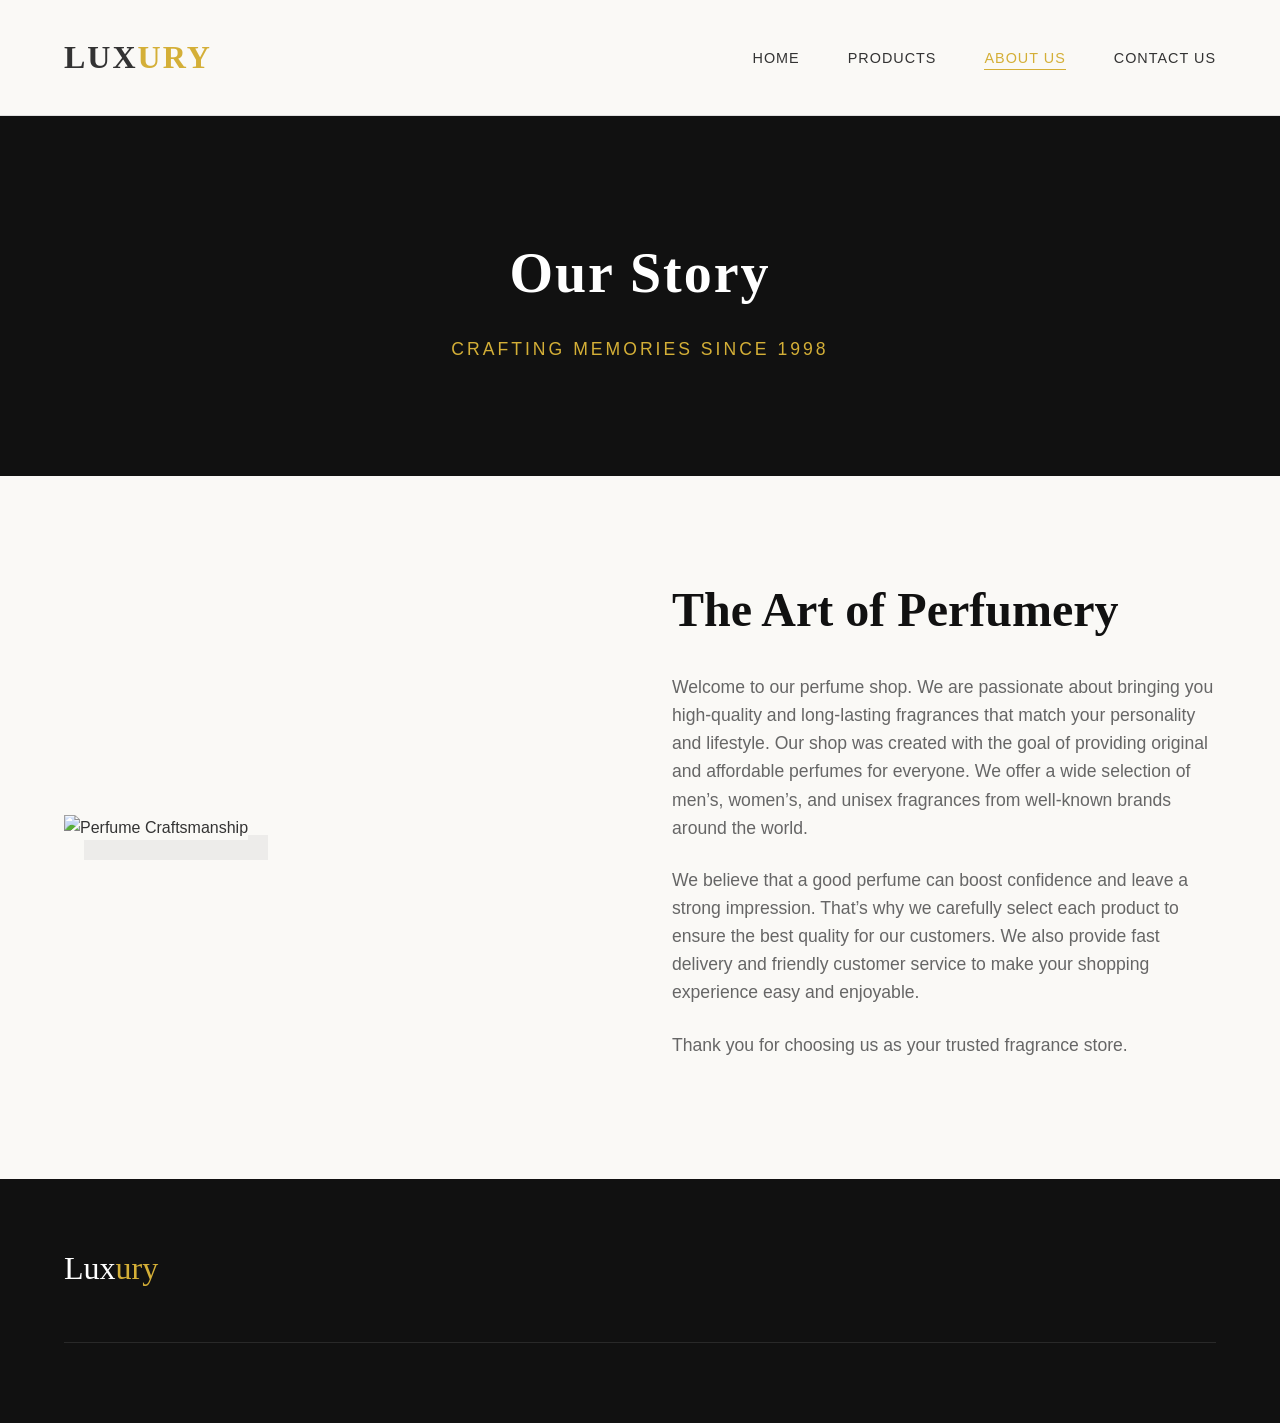
==== about.html @ 9dee279b "Add files via upload" ====
<!DOCTYPE html>
<html lang="en">

<head>
    <meta charset="UTF-8">
    <meta name="viewport" content="width=device-width, initial-scale=1.0">
    <title>About Us | Luxury</title>
    <link rel="stylesheet" href="style.css">
</head>

<body>
    <header>
        <div class="logo">Lux<span>ury</span></div>
        <nav>
            <ul>
                <li><a href="index.html">Home</a></li>
                <li><a href="product.html">Products</a></li>
                <li><a href="about.html" class="active">About Us</a></li>
                <li><a href="contact.html">Contact Us</a></li>
            </ul>
        </nav>
    </header>

    <div class="page-header">
        <div>
            <h1>Our Story</h1>
            <p>Crafting memories since 1998</p>
        </div>
    </div>

    <section class="section">
        <div class="about-container">
            <div class="about-image">
                <img src="https://carst.com/wp-content/uploads/2022/07/learn-more-about-pefume.jpeg"
                    alt="Perfume Craftsmanship">
            </div>
            <div class="about-text">
                <h2>The Art of Perfumery</h2>
                <p>Welcome to our perfume shop. We are passionate about bringing you high-quality and long-lasting
                    fragrances that match your personality and lifestyle.
                    Our shop was created with the goal of providing original and affordable perfumes for everyone. We
                    offer a wide selection of men’s, women’s, and unisex fragrances from well-known brands around the
                    world.</p>
                <p>We believe that a good perfume can boost confidence and leave a strong impression. That’s why we
                    carefully select each product to ensure the best quality for our customers.
                    We also provide fast delivery and friendly customer service to make your shopping experience easy
                    and enjoyable.</p>
                <p>Thank you for choosing us as your trusted fragrance store.</p>
            </div>
        </div>
    </section>

    <footer>
        <div class="footer-content">
            <div class="footer-logo">Lux<span>ury</span></div>

        </div>

    </footer>
</body>

</html>
---- style.css ----
:root {
    --primary-black: #111111;
    --gold: #D4AF37;
    --gold-hover: #b5952f;
    --bg-light: #faf9f6;
    --text-main: #333333;
    --text-muted: #666666;
    --border-color: #e0e0e0;
}

* {
    margin: 0;
    padding: 0;
    box-sizing: border-box;
}

html {
    scroll-behavior: smooth;
}

body {
    font-family: 'Montserrat', sans-serif;
    background-color: var(--bg-light);
    color: var(--text-main);
    line-height: 1.6;
    overflow-x: hidden;
}

h1,
h2,
h3,
h4,
h5,
h6 {
    font-family: 'Playfair Display', serif;
    font-weight: 600;
    color: var(--primary-black);
}

a {
    text-decoration: none;
    color: inherit;
    transition: all 0.3s ease;
}

ul {
    list-style: none;
}

header {
    padding: 2rem 5%;
    display: flex;
    justify-content: space-between;
    align-items: center;
    background-color: var(--bg-light);
    border-bottom: 1px solid var(--border-color);
    position: sticky;
    top: 0;
    z-index: 1000;
}

.logo {
    font-family: 'Playfair Display', serif;
    font-size: 2rem;
    font-weight: 700;
    letter-spacing: 2px;
    text-transform: uppercase;
}

.logo span {
    color: var(--gold);
}

nav ul {
    display: flex;
    gap: 3rem;
}

nav ul li a {
    font-size: 0.9rem;
    font-weight: 500;
    text-transform: uppercase;
    letter-spacing: 1px;
    position: relative;
}

nav ul li a::after {
    content: '';
    position: absolute;
    width: 0;
    height: 1px;
    bottom: -4px;
    left: 0;
    background-color: var(--gold);
    transition: width 0.3s ease;
}

nav ul li a:hover::after,
nav ul li a.active::after {
    width: 100%;
}

nav ul li a:hover,
nav ul li a.active {
    color: var(--gold);
}


.btn {
    display: inline-block;
    padding: 1rem 2.5rem;
    background-color: var(--primary-black);
    color: white;
    font-size: 0.9rem;
    text-transform: uppercase;
    letter-spacing: 1px;
    border: 1px solid var(--primary-black);
    cursor: pointer;
    transition: all 0.4s ease;
}

.btn:hover {
    background-color: transparent;
    color: var(--primary-black);
}

.btn-gold {
    background-color: var(--gold);
    border-color: var(--gold);
    color: white;
}

.btn-gold:hover {
    background-color: transparent;
    color: var(--gold);
}


.hero {
    height: calc(100vh - 90px);
    display: flex;
    align-items: center;
    justify-content: space-between;
    padding: 0 5%;
    background: linear-gradient(to right, #faf9f6 50%, #f0ede6 50%);
}

.hero.dark-hero {
    background: url('f05ed1d7-9d6e-455a-b5f4-579c79ff5291.png') center/cover no-repeat;
    position: relative;
    overflow: hidden;
    display: flex;
    justify-content: center;
    align-items: center;
}

.dark-hero::before {
    content: '';
    position: absolute;
    top: 0;
    left: 0;
    width: 100%;
    height: 100%;
    background: rgba(0, 0, 0, 0.4);
    backdrop-filter: blur(2px);
    z-index: 1;
}

.hero-content {
    flex: 1;
    padding-right: 5rem;
    animation: fadeIn 1s ease forwards;
    position: relative;
    z-index: 2;
}

.hero-content.text-center {
    flex: none;
    padding-right: 0;
    text-align: center;
    width: 100%;
    max-width: 800px;
}

.cursive-title {
    display: flex;
    align-items: center;
    justify-content: center;
    gap: 15px;
    margin-bottom: -15px;
}

.cursive-title .text {
    font-family: 'Great Vibes', cursive;
    font-size: 4rem;
    color: white;
    font-weight: 400;
}

.cursive-title .line {
    height: 2px;
    width: 60px;
    background-color: var(--gold);
}

.hero-content h1 {
    font-size: 4.5rem;
    line-height: 1.1;
    margin-bottom: 1.5rem;
}

.dark-hero .hero-content h1 {
    font-size: 5rem;
    letter-spacing: 2px;
    line-height: 1.2;
    color: white;
    font-family: 'Playfair Display', serif;
    text-transform: uppercase;
    text-shadow: 0 2px 10px rgba(0, 0, 0, 0.3);
    margin-bottom: 0.5rem;
}

.divider-diamond {
    display: flex;
    align-items: center;
    justify-content: center;
    gap: 10px;
    margin-bottom: 2rem;
}

.divider-diamond .line {
    height: 1px;
    width: 150px;
    background-color: var(--gold);
}

.divider-diamond .diamond {
    width: 12px;
    height: 12px;
    background-color: var(--gold);
    transform: rotate(45deg);
}

.text-gold {
    color: var(--gold);
}

.hero-content p {
    font-size: 1.1rem;
    color: var(--text-muted);
    margin-bottom: 2.5rem;
    max-width: 500px;
}

.dark-hero .hero-content.text-center p {
    color: white;
    font-size: 1.2rem;
    max-width: 600px;
    margin: 0 auto 2.5rem;
    text-shadow: 0 1px 5px rgba(0, 0, 0, 0.5);
}

.hero-buttons {
    display: flex;
    gap: 1rem;
    align-items: center;
}

.center-buttons {
    justify-content: center;
}

.btn-orange {
    background-color: #f26522;
    border-color: white;
    color: white;
    display: flex;
    align-items: center;
    border-radius: 4px;
    text-transform: none;
    font-weight: 500;
    padding: 0.8rem 1.5rem;
}

.btn-orange:hover {
    background-color: #d9531e;
    border-color: white;
    color: white;
}

.btn-pill {
    border-radius: 50px;
    padding: 1rem 2.5rem;
    font-size: 1.1rem;
    border: 1px solid white;
}

.hero-image {
    flex: 1;
    height: 80%;
    position: relative;
    animation: slideUp 1s ease forwards;
}

.dark-hero .hero-image {
    display: none;
}

.hero-image img {
    width: 100%;
    height: 100%;
    object-fit: cover;
    box-shadow: -20px 20px 0px rgba(212, 175, 55, 0.1);
}


.section {
    padding: 6rem 5%;
}

.section-title {
    text-align: center;
    font-size: 3rem;
    margin-bottom: 4rem;
    position: relative;
}

.section-title::after {
    content: '';
    display: block;
    width: 60px;
    height: 2px;
    background-color: var(--gold);
    margin: 1rem auto 0;
}


.filter-container {
    text-align: center;
    margin-bottom: 3rem;
}

.filter-btn {
    background: transparent;
    border: 1px solid var(--border-color);
    padding: 0.8rem 2rem;
    margin: 0 0.5rem;
    font-family: 'Montserrat', sans-serif;
    font-size: 0.9rem;
    text-transform: uppercase;
    letter-spacing: 1px;
    cursor: pointer;
    transition: all 0.4s cubic-bezier(0.4, 0, 0.2, 1);
    border-radius: 30px;
    box-shadow: 0 4px 6px rgba(0, 0, 0, 0.02);
}

.filter-btn.active,
.filter-btn:hover {
    background: #f26522;
    color: white;
    border-color: #f26522;
    box-shadow: 0 8px 15px rgba(242, 101, 34, 0.2);
    transform: translateY(-2px);
}

.product-card.hide {
    display: none;
}


.product-grid {
    display: grid;
    grid-template-columns: repeat(auto-fit, minmax(300px, 1fr));
    gap: 3rem;
    transition: opacity 0.4s ease;
}

.product-card {
    text-align: left;
    background: white;
    padding: 1.2rem;
    transition: transform 0.4s ease, box-shadow 0.4s ease;
    border: 1px solid var(--border-color);
    border-radius: 4px;
}

.product-card:hover {
    transform: translateY(-5px);
    box-shadow: 0 10px 20px rgba(0, 0, 0, 0.05);
}

.product-image {
    width: 100%;
    height: 260px;
    object-fit: cover;
    margin-bottom: 1.2rem;
    border-radius: 4px;
}

.product-info {
    display: flex;
    flex-direction: column;
    gap: 0.8rem;
}

.product-rating {
    display: flex;
    align-items: center;
    gap: 0.5rem;
    font-size: 0.9rem;
}

.stars {
    color: #ffb6c1;
    letter-spacing: 2px;
}

.reviews {
    color: var(--text-muted);
}

.product-card h3 {
    font-size: 1.05rem;
    font-weight: 500;
    margin-bottom: 0;
    font-family: 'Montserrat', sans-serif;
    color: var(--primary-black);
    line-height: 1.4;
}

.product-action-row {
    display: flex;
    justify-content: space-between;
    align-items: center;
    margin-top: 1rem;
    padding-top: 1rem;
}

.price-orange {
    color: #f26522;
    font-size: 1.2rem;
    font-weight: 700;
}

.action-controls {
    display: flex;
    align-items: center;
    gap: 10px;
}

.quantity-selector {
    display: flex;
    align-items: center;
}

.qty-btn {
    width: 28px;
    height: 30px;
    background: white;
    border: 1px solid #ddd;
    color: #555;
    font-size: 1.1rem;
    cursor: pointer;
    display: flex;
    align-items: center;
    justify-content: center;
    transition: all 0.2s;
}

.qty-btn:hover {
    background: #f5f5f5;
}

.qty-val {
    width: 32px;
    height: 30px;
    display: flex;
    align-items: center;
    justify-content: center;
    border-top: 1px solid #ddd;
    border-bottom: 1px solid #ddd;
    font-size: 0.9rem;
    font-weight: 600;
    color: #333;
}

.btn-add-orange {
    background-color: #f26522;
    color: white;
    border: none;
    border-radius: 4px;
    height: 30px;
    padding: 0 12px;
    display: flex;
    align-items: center;
    gap: 6px;
    font-size: 0.85rem;
    font-weight: 600;
    cursor: pointer;
    transition: background-color 0.3s;
}

.btn-add-orange:hover {
    background-color: #d9531e;
}


.about-container {
    display: flex;
    align-items: center;
    gap: 4rem;
}

.about-text {
    flex: 1;
}

.about-text h2 {
    font-size: 3rem;
    margin-bottom: 1.5rem;
}

.about-text p {
    margin-bottom: 1.5rem;
    font-size: 1.1rem;
    color: var(--text-muted);
}

.about-image {
    flex: 1;
}

.about-image img {
    width: 100%;
    box-shadow: 20px 20px 0px rgba(17, 17, 17, 0.05);
}


.contact-container {
    display: grid;
    grid-template-columns: 1fr 1fr;
    gap: 4rem;
}

.contact-info {
    padding-right: 2rem;
}

.contact-info h2 {
    font-size: 2.5rem;
    margin-bottom: 1.5rem;
}

.contact-info p {
    margin-bottom: 2rem;
    color: var(--text-muted);
}

.info-item {
    margin-bottom: 1.5rem;
}

.info-item h4 {
    font-size: 1.2rem;
    margin-bottom: 0.3rem;
}

.social-links {
    display: flex;
    gap: 15px;
    margin-top: 0.5rem;
}

.social-links a {
    color: var(--text-muted);
    text-decoration: none;
    display: flex;
    align-items: center;
    gap: 5px;
    transition: color 0.3s ease;
}

.social-links a:hover {
    color: var(--gold);
}

.contact-form {
    background: white;
    padding: 3rem;
    border: none;
    border-radius: 12px;
    box-shadow: 0 15px 35px rgba(0, 0, 0, 0.08);
}

.form-group {
    margin-bottom: 1.5rem;
}

.form-group input,
.form-group textarea {
    width: 100%;
    padding: 1rem 1.2rem;
    border: 1px solid rgba(0, 0, 0, 0.1);
    border-radius: 8px;
    background: white;
    font-family: 'Montserrat', sans-serif;
    font-size: 0.95rem;
    box-shadow: inset 0 2px 4px rgba(0, 0, 0, 0.02);
    transition: all 0.3s ease;
}

.form-group input:focus,
.form-group textarea:focus {
    outline: none;
    border-color: #f26522;
    box-shadow: 0 4px 12px rgba(242, 101, 34, 0.15);
    transform: translateY(-2px);
}

.form-group textarea {
    height: 150px;
    resize: none;
}


footer {
    background-color: var(--primary-black);
    color: white;
    padding: 4rem 5% 2rem;
    text-align: center;
}

.footer-content {
    display: flex;
    justify-content: space-between;
    align-items: center;
    margin-bottom: 3rem;
    border-bottom: 1px solid rgba(255, 255, 255, 0.1);
    padding-bottom: 3rem;
}

.footer-logo {
    font-family: 'Playfair Display', serif;
    font-size: 2rem;
    color: white;
}

.footer-logo span {
    color: var(--gold);
}

.footer-links {
    display: flex;
    gap: 2rem;
}

.footer-links a {
    color: #ccc;
    font-size: 0.9rem;
    text-transform: uppercase;
    letter-spacing: 1px;
}

.footer-links a:hover {
    color: var(--gold);
}

.copyright {
    color: #888;
    font-size: 0.8rem;
}

@keyframes fadeIn {
    from {
        opacity: 0;
        transform: translateX(-20px);
    }

    to {
        opacity: 1;
        transform: translateX(0);
    }
}

@keyframes slideUp {
    from {
        opacity: 0;
        transform: translateY(20px);
    }

    to {
        opacity: 1;
        transform: translateY(0);
    }
}


.page-header {
    height: 40vh;
    display: flex;
    align-items: center;
    justify-content: center;
    background-color: var(--primary-black);
    color: white;
    text-align: center;
}

.page-header h1 {
    color: white;
    font-size: 3.5rem;
    letter-spacing: 2px;
    animation: fadeIn 1s ease-out;
}

.page-header p {
    color: var(--gold);
    font-size: 1.1rem;
    margin-top: 1rem;
    text-transform: uppercase;
    letter-spacing: 3px;
    animation: slideUp 1s ease-out 0.5s both;
}


@media (max-width: 991px) {
    .hero {
        flex-direction: column;
        height: auto;
        padding: 4rem 5%;
        background: var(--bg-light);
    }

    .hero-content {
        padding-right: 0;
        text-align: center;
        margin-bottom: 3rem;
    }

    .hero-content p {
        margin: 0 auto 2.5rem;
    }

    .hero-image {
        width: 100%;
        height: 400px;
    }

    .about-container,
    .contact-container {
        flex-direction: column;
    }

    nav ul {
        display: none;
    }
}

.scroll-top {
    position: fixed;
    bottom: 30px;
    right: 30px;
    width: 55px;
    height: 55px;
    background-color: #f26522;
    color: white;
    border-radius: 50%;
    display: flex;
    justify-content: center;
    align-items: center;
    text-decoration: none;
    box-shadow: 0 4px 10px rgba(0, 0, 0, 0.3);
    z-index: 1000;
    transition: all 0.3s ease;
    opacity: 0;
    visibility: hidden;
}

.scroll-top.show {
    opacity: 1;
    visibility: visible;
}

.scroll-top:hover {
    background-color: #d9531e;
    transform: translateY(-5px);
    color: white;
}
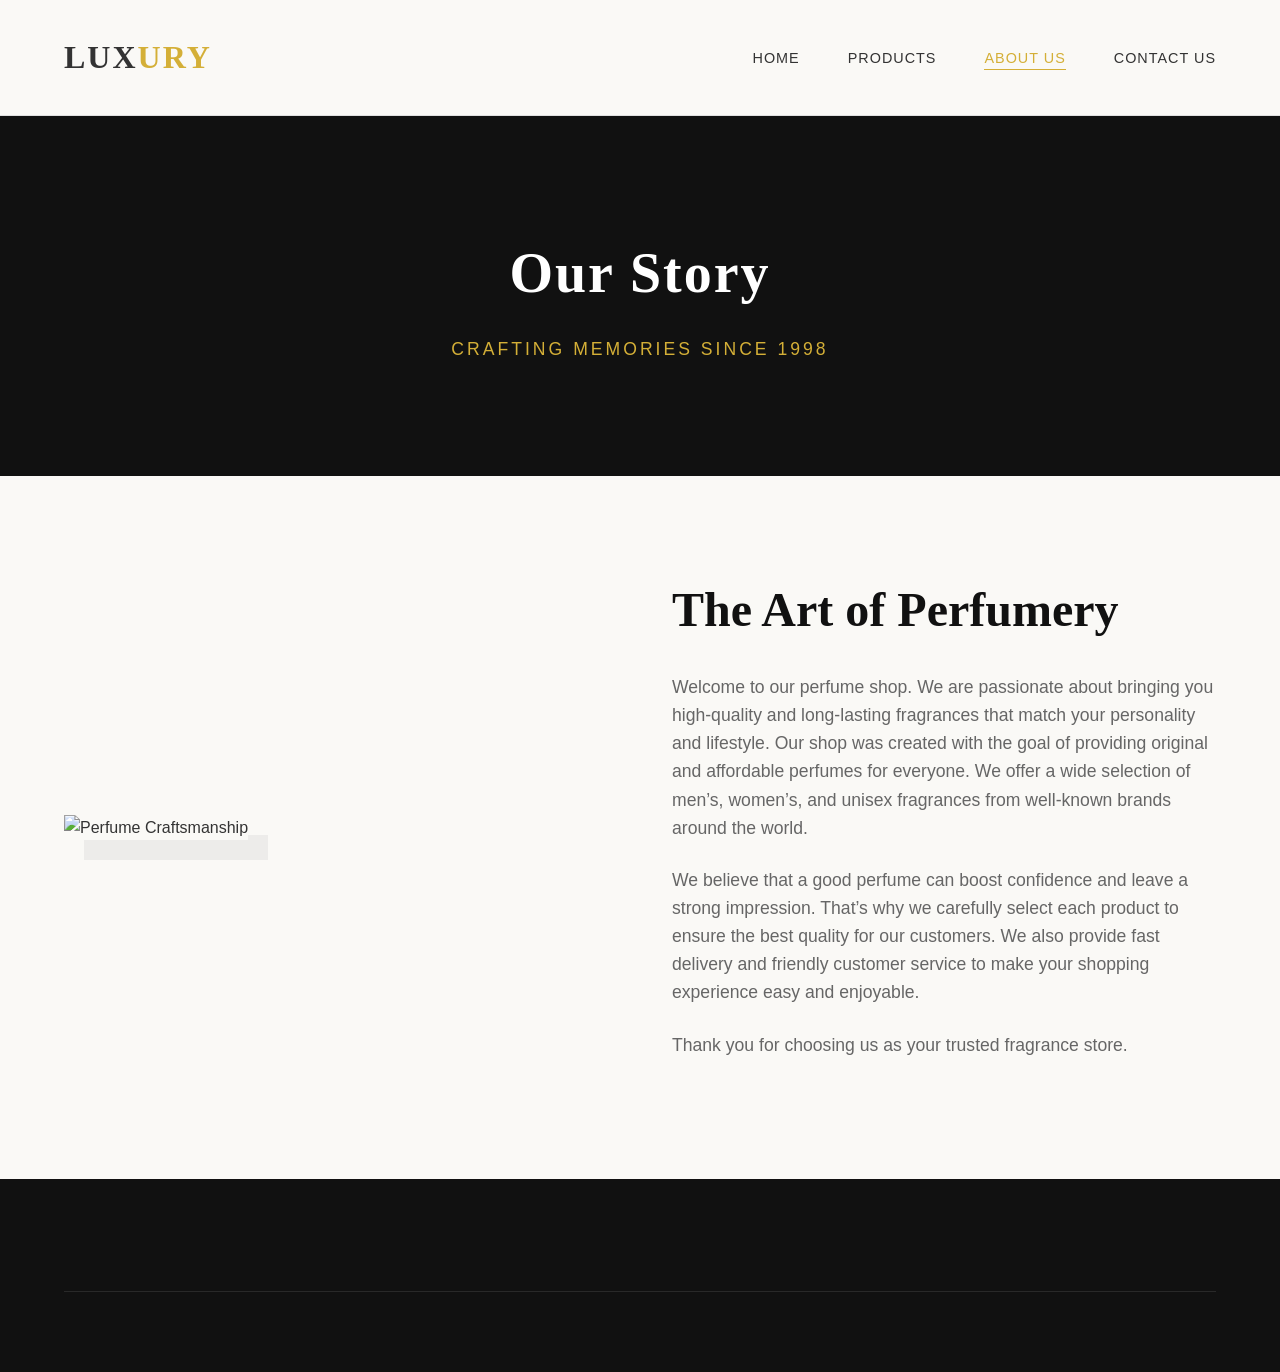
==== commit c71ac9d2: "Add files via upload" ====
--- a/about.html
+++ b/about.html
@@ -52,7 +52,7 @@
 
     <footer>
         <div class="footer-content">
-            <div class="footer-logo">Lux<span>ury</span></div>
+            <div class="footer-logo"><span></span></div>
 
         </div>
 
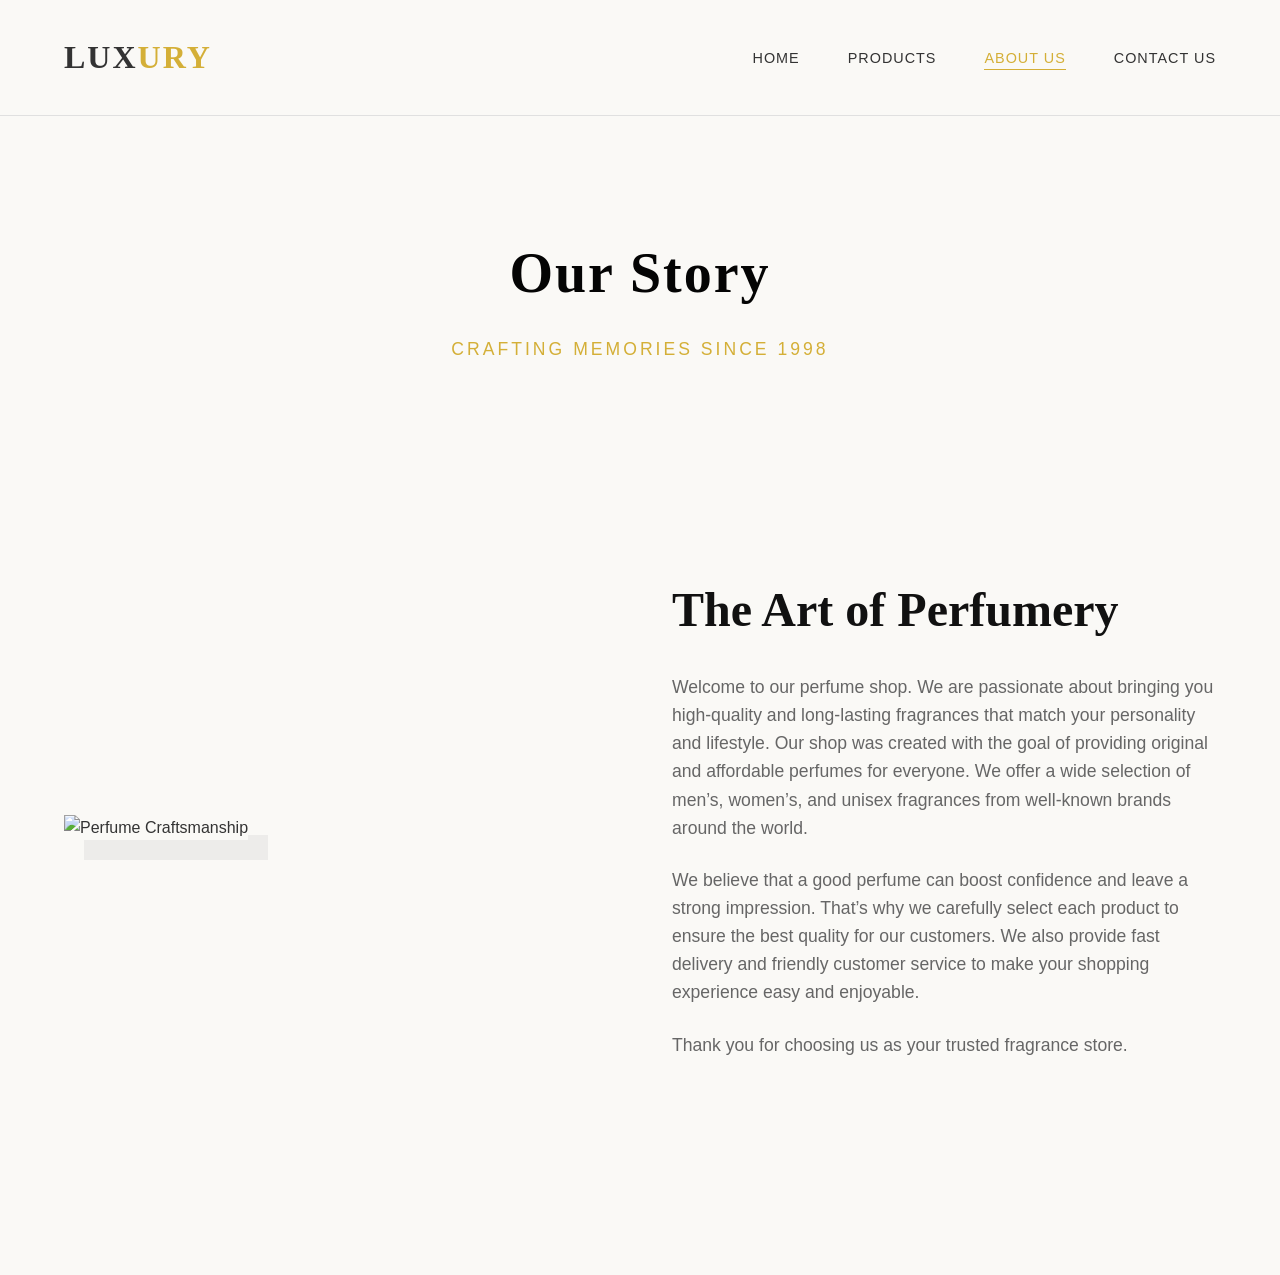
==== commit 27d2baa7: "Add files via upload" ====
--- a/about.html
+++ b/about.html
@@ -51,10 +51,6 @@
     </section>
 
     <footer>
-        <div class="footer-content">
-            <div class="footer-logo"><span></span></div>
-
-        </div>
 
     </footer>
 </body>
--- a/style.css
+++ b/style.css
@@ -273,7 +273,7 @@
 }
 
 .btn-orange {
-    background-color: #f26522;
+    background-color: var(--gold)   ;
     border-color: white;
     color: white;
     display: flex;
@@ -285,7 +285,7 @@
 }
 
 .btn-orange:hover {
-    background-color: #d9531e;
+    background-color: var(--gold);
     border-color: white;
     color: white;
 }
@@ -359,9 +359,9 @@
 
 .filter-btn.active,
 .filter-btn:hover {
-    background: #f26522;
-    color: white;
-    border-color: #f26522;
+    background: var(--gold);
+    color: white;
+    border-color: var(--gold);
     box-shadow: 0 8px 15px rgba(242, 101, 34, 0.2);
     transform: translateY(-2px);
 }
@@ -440,7 +440,7 @@
 }
 
 .price-orange {
-    color: #f26522;
+    color: var(--gold);
     font-size: 1.2rem;
     font-weight: 700;
 }
@@ -488,7 +488,7 @@
 }
 
 .btn-add-orange {
-    background-color: #f26522;
+    background-color: var(--gold);
     color: white;
     border: none;
     border-radius: 4px;
@@ -504,7 +504,7 @@
 }
 
 .btn-add-orange:hover {
-    background-color: #d9531e;
+   background-color: var(--gold);
 }
 
 
@@ -615,7 +615,7 @@
 .form-group input:focus,
 .form-group textarea:focus {
     outline: none;
-    border-color: #f26522;
+    border-color: var(--gold);
     box-shadow: 0 4px 12px rgba(242, 101, 34, 0.15);
     transform: translateY(-2px);
 }
@@ -627,51 +627,12 @@
 
 
 footer {
-    background-color: var(--primary-black);
+    background-color: var(--primary-white);
     color: white;
     padding: 4rem 5% 2rem;
     text-align: center;
 }
 
-.footer-content {
-    display: flex;
-    justify-content: space-between;
-    align-items: center;
-    margin-bottom: 3rem;
-    border-bottom: 1px solid rgba(255, 255, 255, 0.1);
-    padding-bottom: 3rem;
-}
-
-.footer-logo {
-    font-family: 'Playfair Display', serif;
-    font-size: 2rem;
-    color: white;
-}
-
-.footer-logo span {
-    color: var(--gold);
-}
-
-.footer-links {
-    display: flex;
-    gap: 2rem;
-}
-
-.footer-links a {
-    color: #ccc;
-    font-size: 0.9rem;
-    text-transform: uppercase;
-    letter-spacing: 1px;
-}
-
-.footer-links a:hover {
-    color: var(--gold);
-}
-
-.copyright {
-    color: #888;
-    font-size: 0.8rem;
-}
 
 @keyframes fadeIn {
     from {
@@ -703,13 +664,13 @@
     display: flex;
     align-items: center;
     justify-content: center;
-    background-color: var(--primary-black);
+    background-color: var(--primary-white);
     color: white;
     text-align: center;
 }
 
 .page-header h1 {
-    color: white;
+    color: rgb(4, 4, 4);
     font-size: 3.5rem;
     letter-spacing: 2px;
     animation: fadeIn 1s ease-out;
@@ -757,34 +718,3 @@
         display: none;
     }
 }
-
-.scroll-top {
-    position: fixed;
-    bottom: 30px;
-    right: 30px;
-    width: 55px;
-    height: 55px;
-    background-color: #f26522;
-    color: white;
-    border-radius: 50%;
-    display: flex;
-    justify-content: center;
-    align-items: center;
-    text-decoration: none;
-    box-shadow: 0 4px 10px rgba(0, 0, 0, 0.3);
-    z-index: 1000;
-    transition: all 0.3s ease;
-    opacity: 0;
-    visibility: hidden;
-}
-
-.scroll-top.show {
-    opacity: 1;
-    visibility: visible;
-}
-
-.scroll-top:hover {
-    background-color: #d9531e;
-    transform: translateY(-5px);
-    color: white;
-}
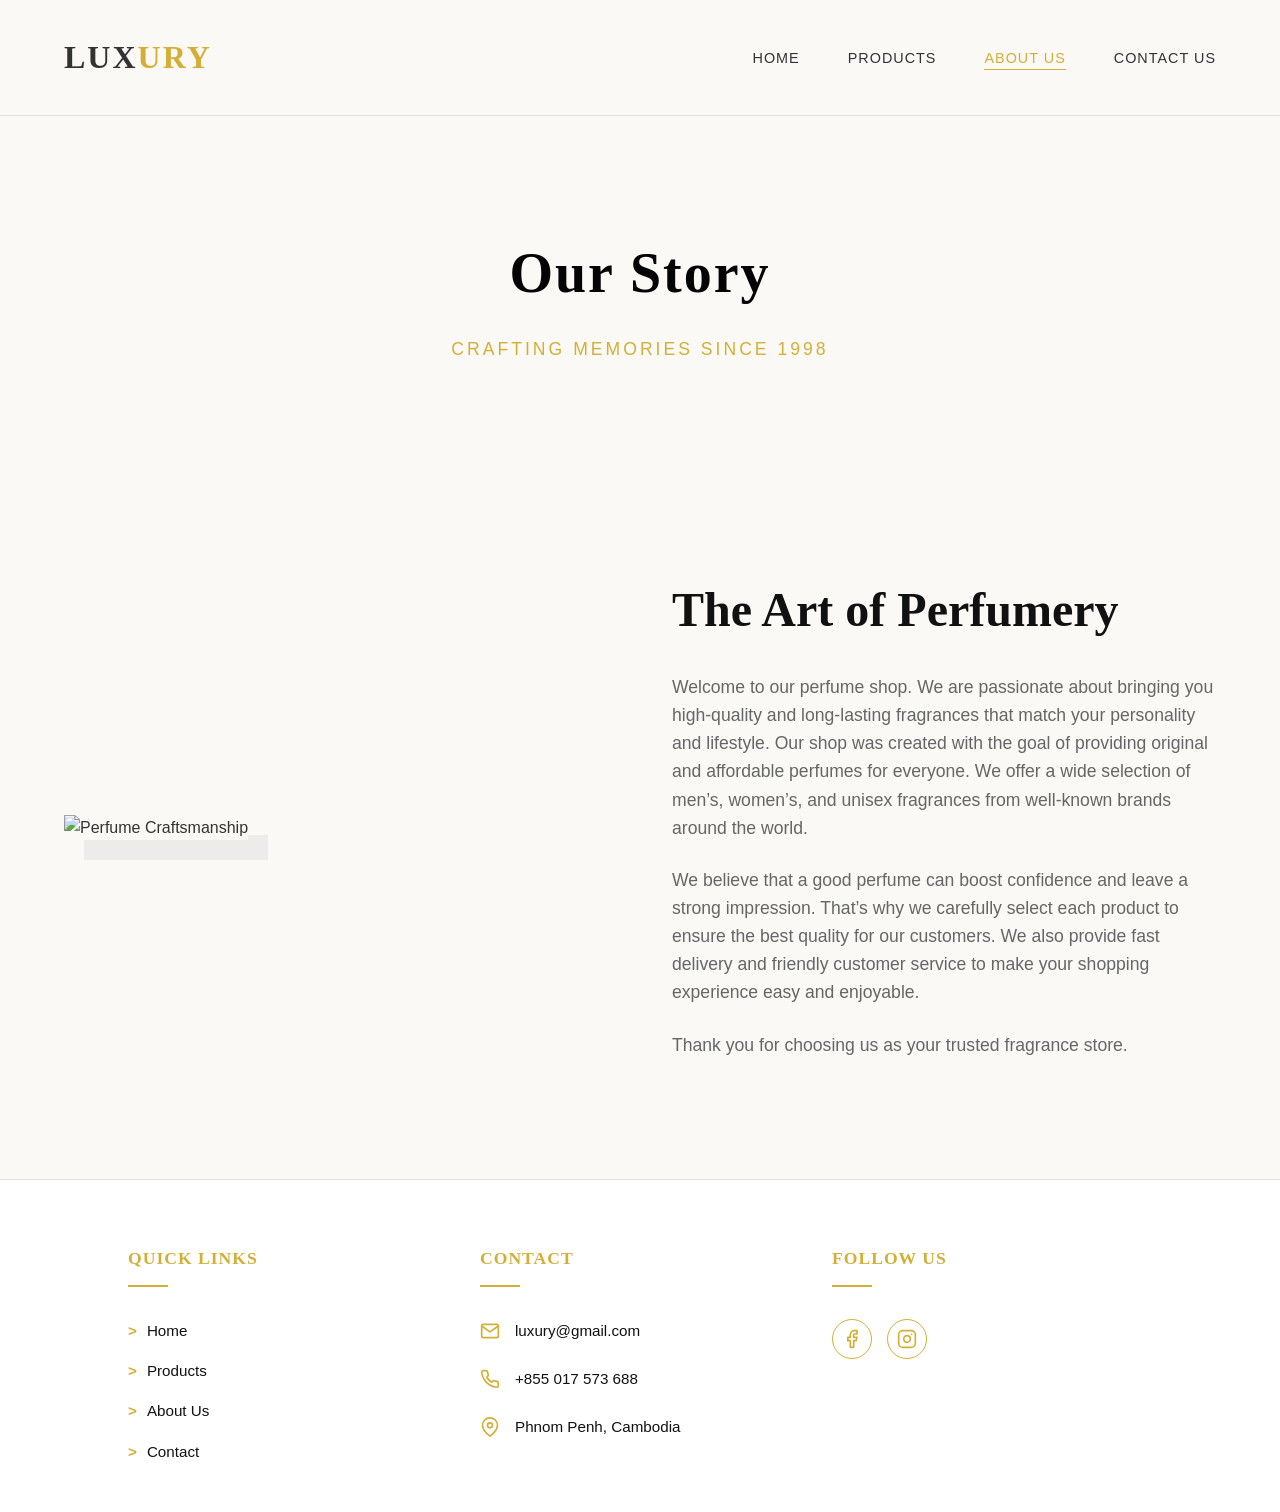
==== commit 6e841bcc: "Add files via upload" ====
--- a/about.html
+++ b/about.html
@@ -50,8 +50,64 @@
         </div>
     </section>
 
-    <footer>
+    <footer class="footer">
+        <div class="footer-container">
+            <div class="footer-col">
+                <h3>QUICK LINKS</h3>
+                <div class="footer-line"></div>
+                <a href="index.html"><span>&gt;</span> Home</a>
+                <a href="product.html"><span>&gt;</span> Products</a>
+                <a href="about.html"><span>&gt;</span> About Us</a>
+                <a href="contact.html"><span>&gt;</span> Contact</a>
+            </div>
 
+            <div class="footer-col">
+                <h3>CONTACT</h3>
+                <div class="footer-line"></div>
+                <p>
+                    <svg width="20" height="20" viewBox="0 0 24 24" fill="none" stroke="currentColor" stroke-width="2"
+                        stroke-linecap="round" stroke-linejoin="round">
+                        <path d="M4 4h16c1.1 0 2 .9 2 2v12c0 1.1-.9 2-2 2H4c-1.1 0-2-.9-2-2V6c0-1.1.9-2 2-2z"></path>
+                        <polyline points="22,6 12,13 2,6"></polyline>
+                    </svg>
+                    luxury@gmail.com
+                </p>
+                <p>
+                    <svg width="20" height="20" viewBox="0 0 24 24" fill="none" stroke="currentColor" stroke-width="2"
+                        stroke-linecap="round" stroke-linejoin="round">
+                        <path
+                            d="M22 16.92v3a2 2 0 0 1-2.18 2 19.79 19.79 0 0 1-8.63-3.07 19.5 19.5 0 0 1-6-6 19.79 19.79 0 0 1-3.07-8.67A2 2 0 0 1 4.11 2h3a2 2 0 0 1 2 1.72 12.84 12.84 0 0 0 .7 2.81 2 2 0 0 1-.45 2.11L8.09 9.91a16 16 0 0 0 6 6l1.27-1.27a2 2 0 0 1 2.11-.45 12.84 12.84 0 0 0 2.81.7A2 2 0 0 1 22 16.92z">
+                        </path>
+                    </svg>
+                    +855 017 573 688
+                </p>
+                <p>
+                    <svg width="20" height="20" viewBox="0 0 24 24" fill="none" stroke="currentColor" stroke-width="2"
+                        stroke-linecap="round" stroke-linejoin="round">
+                        <path d="M21 10c0 7-9 13-9 13s-9-6-9-13a9 9 0 0 1 18 0z"></path>
+                        <circle cx="12" cy="10" r="3"></circle>
+                    </svg>
+                    Phnom Penh, Cambodia
+                </p>
+            </div>
+
+            <div class="footer-col">
+                <h3>FOLLOW US</h3>
+                <div class="footer-line"></div>
+                <div class="social-icons">
+                    <a href="https://www.facebook.com/share/14hLmmP1Gvx/?mibextid=wwXIfr" target="_blank"><svg width="20" height="20" viewBox="0 0 24 24" fill="none" stroke="currentColor"
+                            stroke-width="2" stroke-linecap="round" stroke-linejoin="round">
+                            <path d="M18 2h-3a5 5 0 0 0-5 5v3H7v4h3v8h4v-8h3l1-4h-4V7a1 1 0 0 1 1-1h3z"></path>
+                        </svg></a>
+                    <a href="https://www.instagram.com/iur.aaaa/" target="_blank"><svg width="20" height="20" viewBox="0 0 24 24" fill="none" stroke="currentColor"
+                            stroke-width="2" stroke-linecap="round" stroke-linejoin="round">
+                            <rect x="2" y="2" width="20" height="20" rx="5" ry="5"></rect>
+                            <path d="M16 11.37A4 4 0 1 1 12.63 8 4 4 0 0 1 16 11.37z"></path>
+                            <line x1="17.5" y1="6.5" x2="17.51" y2="6.5"></line>
+                        </svg></a>
+                </div>
+            </div>
+        </div>
     </footer>
 </body>
 
--- a/style.css
+++ b/style.css
@@ -626,11 +626,99 @@
 }
 
 
-footer {
-    background-color: var(--primary-white);
-    color: white;
-    padding: 4rem 5% 2rem;
-    text-align: center;
+/* Footer Styles */
+.footer {
+    background-color: #ffffff;
+    color: var(--primary-black);
+    padding: 4rem 10% 2rem;
+    border-top: 1px solid var(--border-color);
+}
+
+.footer-container {
+    display: flex;
+    justify-content: space-between;
+    flex-wrap: wrap;
+    gap: 2rem;
+    max-width: 1200px;
+    margin: 0 auto;
+}
+
+.footer-col {
+    flex: 1;
+    min-width: 250px;
+}
+
+.footer-col h3 {
+    font-family: 'Playfair Display', serif;
+    font-size: 1.1rem;
+    color: var(--gold);
+    letter-spacing: 1px;
+    margin-bottom: 0.8rem;
+    text-transform: uppercase;
+}
+
+.footer-line {
+    width: 40px;
+    height: 2px;
+    background-color: var(--gold);
+    margin-bottom: 2rem;
+}
+
+.footer-col a {
+    display: flex;
+    align-items: center;
+    color: var(--primary-black);
+    text-decoration: none;
+    margin-bottom: 1rem;
+    font-size: 0.95rem;
+    transition: color 0.3s;
+}
+
+.footer-col a span {
+    color: var(--gold);
+    margin-right: 10px;
+    font-weight: bold;
+}
+
+.footer-col a:hover {
+    color: var(--gold);
+}
+
+.footer-col p {
+    display: flex;
+    align-items: center;
+    color: var(--primary-black);
+    margin-bottom: 1.5rem;
+    font-size: 0.95rem;
+}
+
+.footer-col p svg {
+    color: var(--gold);
+    margin-right: 15px;
+    flex-shrink: 0;
+}
+
+.social-icons {
+    display: flex;
+    gap: 15px;
+}
+
+.social-icons a {
+    display: flex;
+    align-items: center;
+    justify-content: center;
+    width: 40px;
+    height: 40px;
+    border: 1px solid var(--gold);
+    border-radius: 50%;
+    color: var(--gold);
+    transition: all 0.3s;
+    margin-bottom: 0;
+}
+
+.social-icons a:hover {
+    background-color: var(--gold);
+    color: white;
 }
 
 
@@ -717,4 +805,9 @@
     nav ul {
         display: none;
     }
-}
+    .footer-container {
+        flex-direction: column;
+        gap: 3rem;
+    }
+
+}
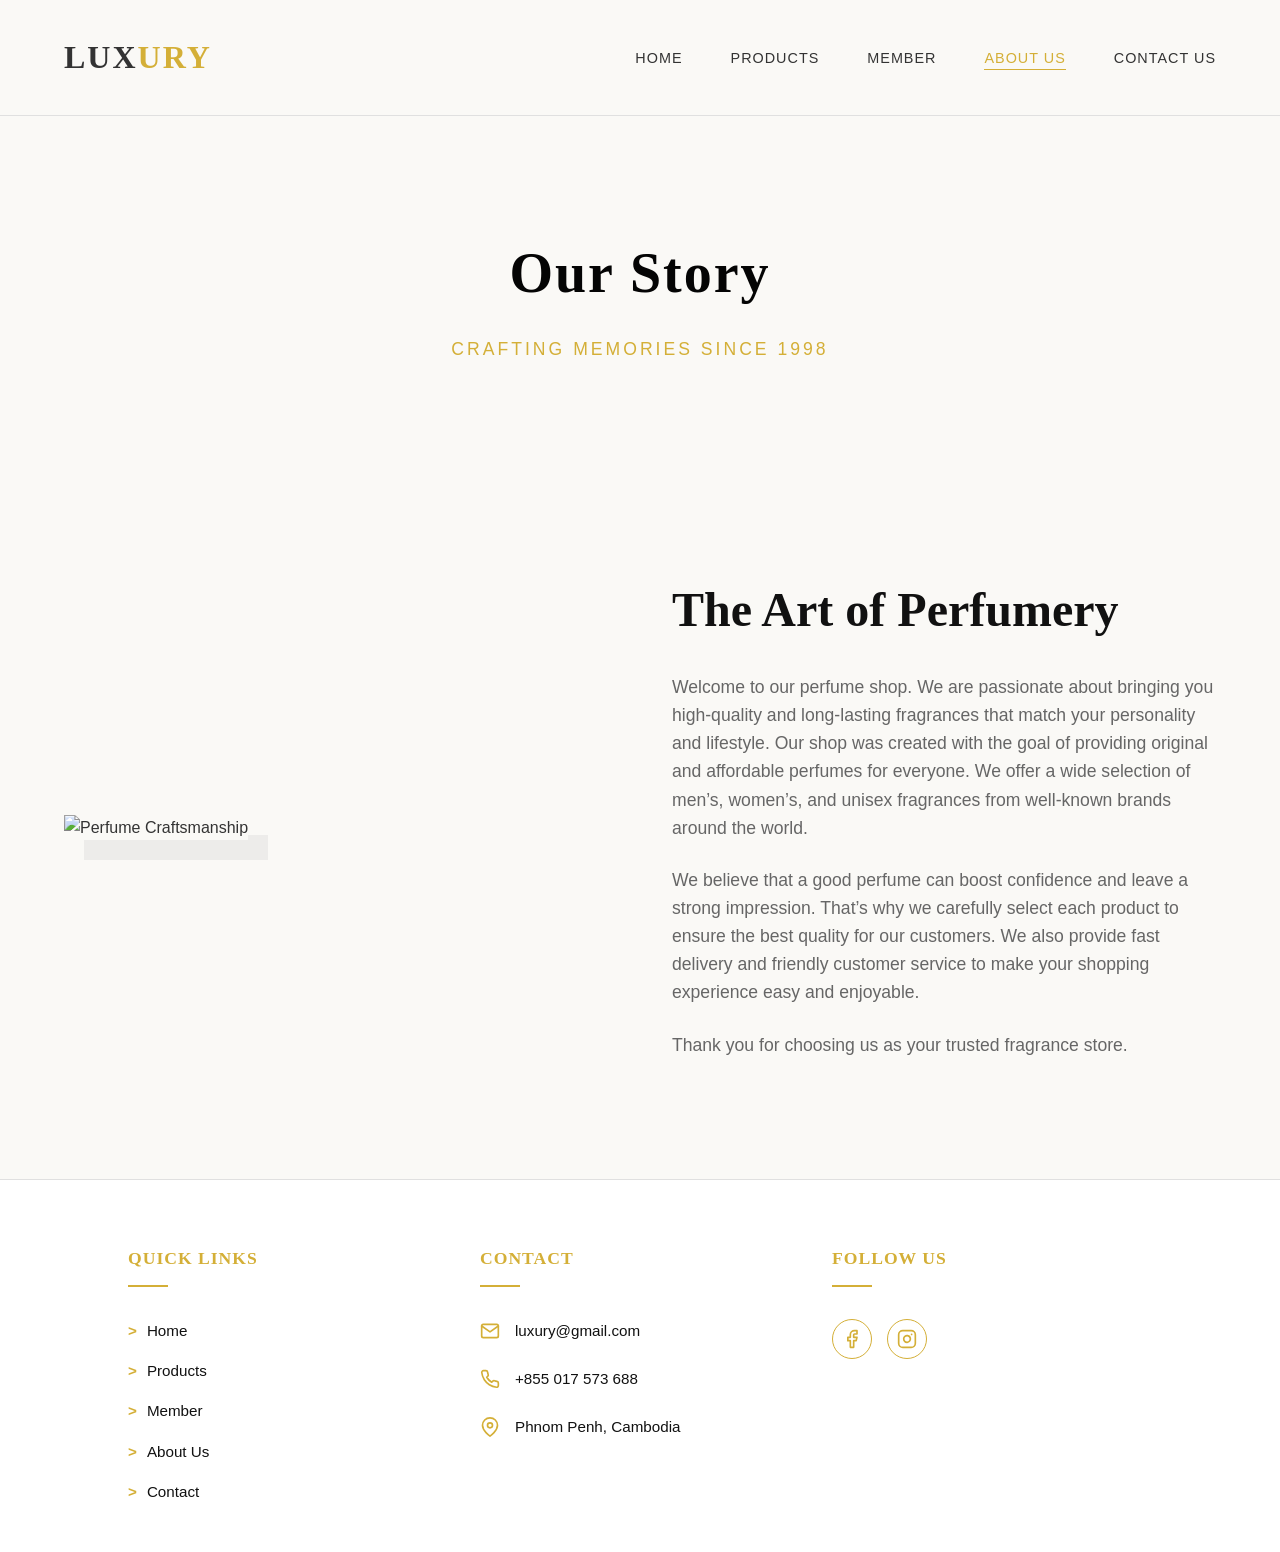
==== commit 0cfff5a5: "Add files via upload" ====
--- a/about.html
+++ b/about.html
@@ -15,6 +15,7 @@
             <ul>
                 <li><a href="index.html">Home</a></li>
                 <li><a href="product.html">Products</a></li>
+                <li><a href="member.html">Member</a></li>
                 <li><a href="about.html" class="active">About Us</a></li>
                 <li><a href="contact.html">Contact Us</a></li>
             </ul>
@@ -57,6 +58,7 @@
                 <div class="footer-line"></div>
                 <a href="index.html"><span>&gt;</span> Home</a>
                 <a href="product.html"><span>&gt;</span> Products</a>
+                <a href="member.html"><span>&gt;</span> Member</a>
                 <a href="about.html"><span>&gt;</span> About Us</a>
                 <a href="contact.html"><span>&gt;</span> Contact</a>
             </div>
